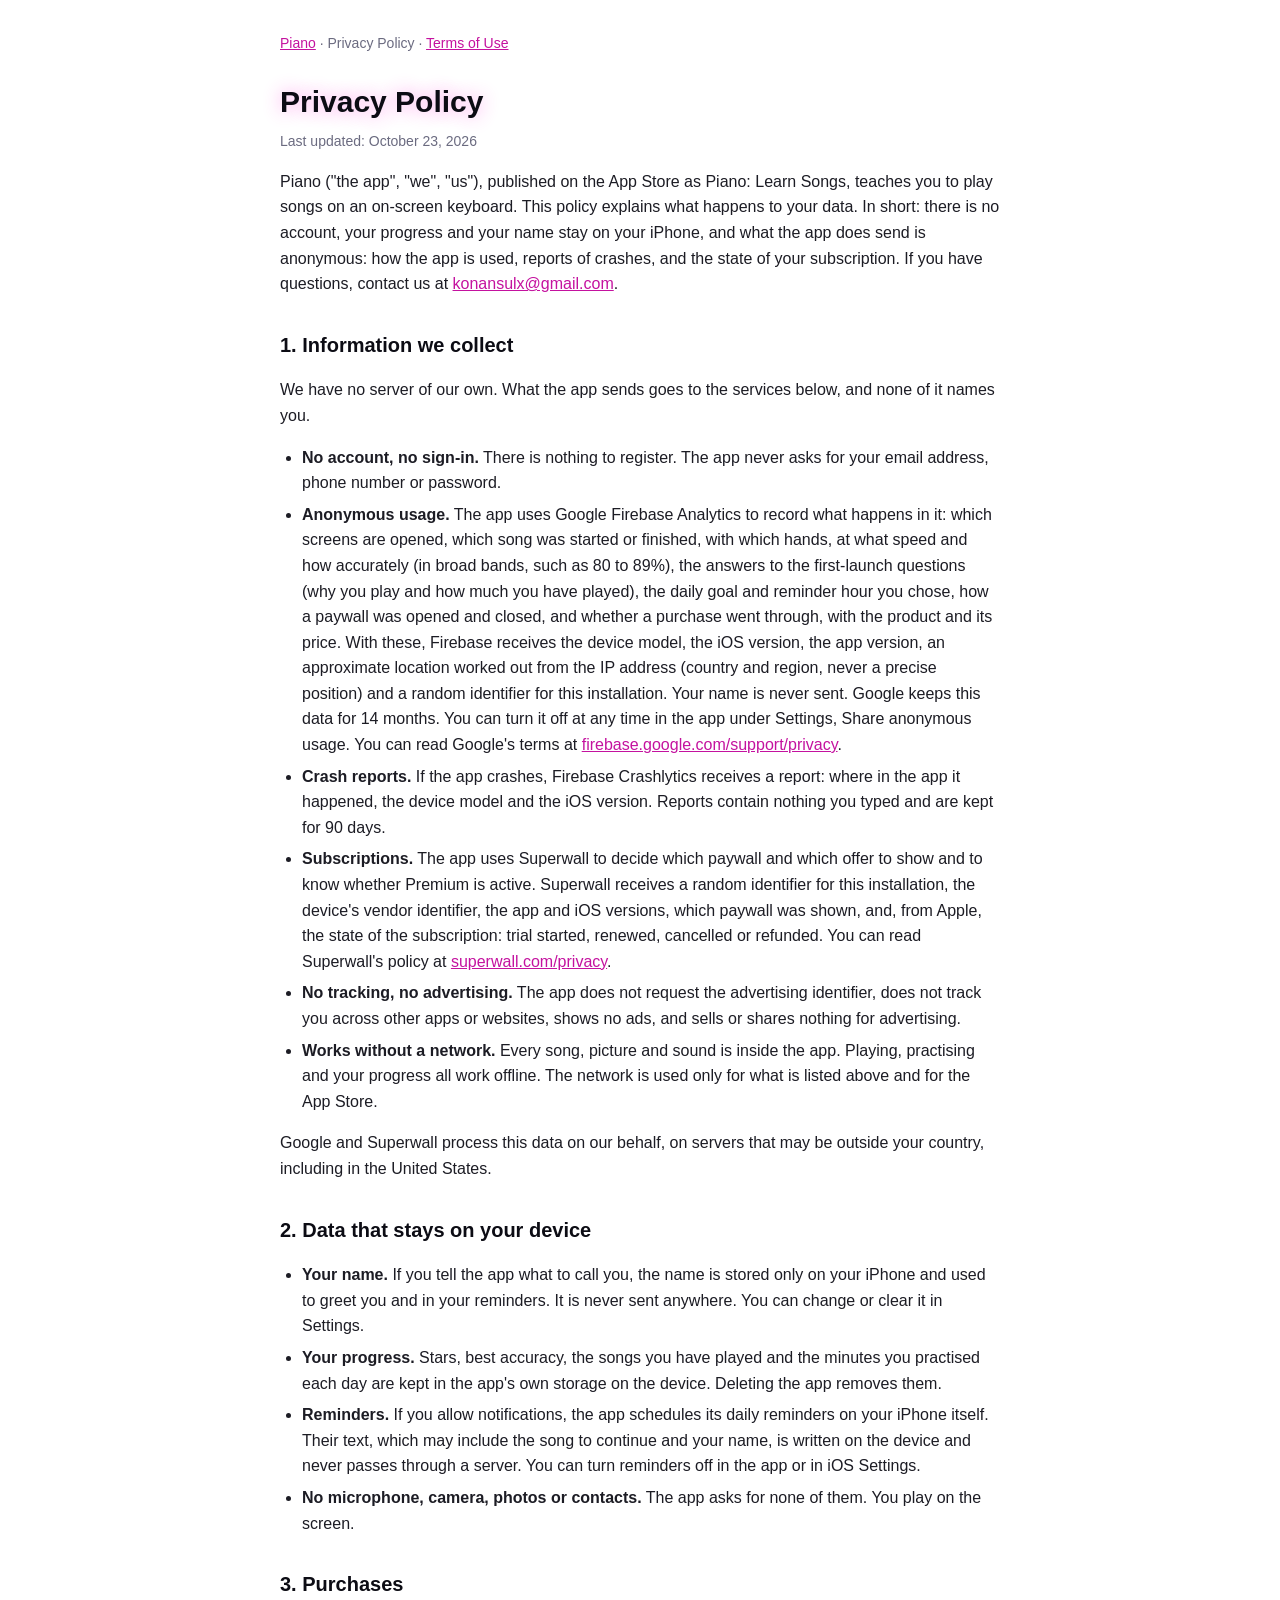
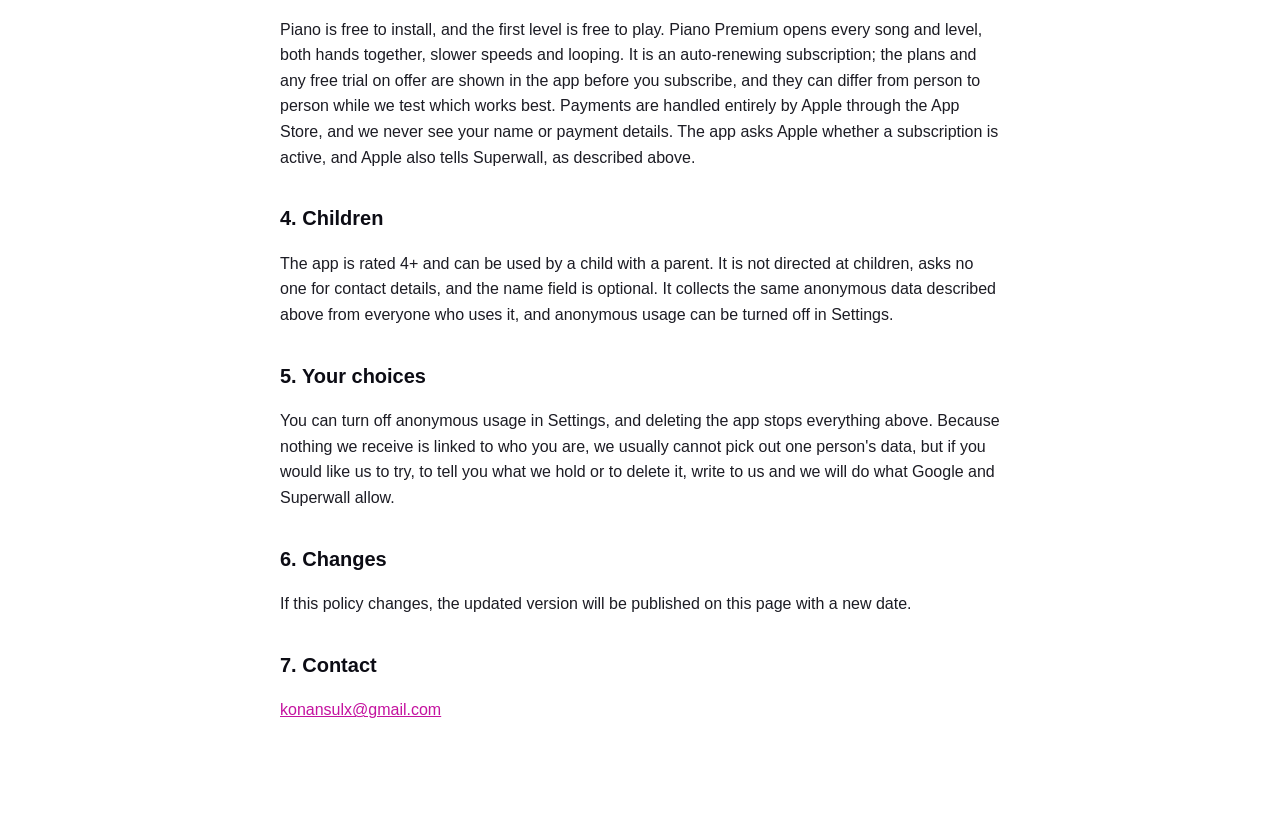
==== privacy.html @ f97ecb5e "Wrote Piano's privacy policy and terms of use Kanan 2026-10-23: Piano needs them before review, at t" ====
<!DOCTYPE html>
<html lang="en">
<head>
<meta charset="utf-8">
<meta name="viewport" content="width=device-width, initial-scale=1">
<title>Piano — Privacy Policy</title>
<link rel="stylesheet" href="style.css">
</head>
<body>
<div class="nav"><a href="index.html">Piano</a> · Privacy Policy · <a href="terms.html">Terms of Use</a></div>

<h1>Privacy Policy</h1>
<p class="updated">Last updated: October 23, 2026</p>

<p>Piano ("the app", "we", "us"), published on the App Store as Piano: Learn Songs, teaches you to play songs on an on-screen keyboard. This policy explains what happens to your data. In short: there is no account, your progress and your name stay on your iPhone, and what the app does send is anonymous: how the app is used, reports of crashes, and the state of your subscription. If you have questions, contact us at <a href="mailto:konansulx@gmail.com">konansulx@gmail.com</a>.</p>

<h2>1. Information we collect</h2>
<p>We have no server of our own. What the app sends goes to the services below, and none of it names you.</p>
<ul>
  <li><strong>No account, no sign-in.</strong> There is nothing to register. The app never asks for your email address, phone number or password.</li>
  <li><strong>Anonymous usage.</strong> The app uses Google Firebase Analytics to record what happens in it: which screens are opened, which song was started or finished, with which hands, at what speed and how accurately (in broad bands, such as 80 to 89%), the answers to the first-launch questions (why you play and how much you have played), the daily goal and reminder hour you chose, how a paywall was opened and closed, and whether a purchase went through, with the product and its price. With these, Firebase receives the device model, the iOS version, the app version, an approximate location worked out from the IP address (country and region, never a precise position) and a random identifier for this installation. Your name is never sent. Google keeps this data for 14 months. You can turn it off at any time in the app under Settings, Share anonymous usage. You can read Google's terms at <a href="https://firebase.google.com/support/privacy">firebase.google.com/support/privacy</a>.</li>
  <li><strong>Crash reports.</strong> If the app crashes, Firebase Crashlytics receives a report: where in the app it happened, the device model and the iOS version. Reports contain nothing you typed and are kept for 90 days.</li>
  <li><strong>Subscriptions.</strong> The app uses Superwall to decide which paywall and which offer to show and to know whether Premium is active. Superwall receives a random identifier for this installation, the device's vendor identifier, the app and iOS versions, which paywall was shown, and, from Apple, the state of the subscription: trial started, renewed, cancelled or refunded. You can read Superwall's policy at <a href="https://superwall.com/privacy">superwall.com/privacy</a>.</li>
  <li><strong>No tracking, no advertising.</strong> The app does not request the advertising identifier, does not track you across other apps or websites, shows no ads, and sells or shares nothing for advertising.</li>
  <li><strong>Works without a network.</strong> Every song, picture and sound is inside the app. Playing, practising and your progress all work offline. The network is used only for what is listed above and for the App Store.</li>
</ul>
<p>Google and Superwall process this data on our behalf, on servers that may be outside your country, including in the United States.</p>

<h2>2. Data that stays on your device</h2>
<ul>
  <li><strong>Your name.</strong> If you tell the app what to call you, the name is stored only on your iPhone and used to greet you and in your reminders. It is never sent anywhere. You can change or clear it in Settings.</li>
  <li><strong>Your progress.</strong> Stars, best accuracy, the songs you have played and the minutes you practised each day are kept in the app's own storage on the device. Deleting the app removes them.</li>
  <li><strong>Reminders.</strong> If you allow notifications, the app schedules its daily reminders on your iPhone itself. Their text, which may include the song to continue and your name, is written on the device and never passes through a server. You can turn reminders off in the app or in iOS Settings.</li>
  <li><strong>No microphone, camera, photos or contacts.</strong> The app asks for none of them. You play on the screen.</li>
</ul>

<h2>3. Purchases</h2>
<p>Piano is free to install, and the first level is free to play. Piano Premium opens every song and level, both hands together, slower speeds and looping. It is an auto-renewing subscription; the plans and any free trial on offer are shown in the app before you subscribe, and they can differ from person to person while we test which works best. Payments are handled entirely by Apple through the App Store, and we never see your name or payment details. The app asks Apple whether a subscription is active, and Apple also tells Superwall, as described above.</p>

<h2>4. Children</h2>
<p>The app is rated 4+ and can be used by a child with a parent. It is not directed at children, asks no one for contact details, and the name field is optional. It collects the same anonymous data described above from everyone who uses it, and anonymous usage can be turned off in Settings.</p>

<h2>5. Your choices</h2>
<p>You can turn off anonymous usage in Settings, and deleting the app stops everything above. Because nothing we receive is linked to who you are, we usually cannot pick out one person's data, but if you would like us to try, to tell you what we hold or to delete it, write to us and we will do what Google and Superwall allow.</p>

<h2>6. Changes</h2>
<p>If this policy changes, the updated version will be published on this page with a new date.</p>

<h2>7. Contact</h2>
<p><a href="mailto:konansulx@gmail.com">konansulx@gmail.com</a></p>
</body>
</html>
---- style.css ----
:root {
  color-scheme: dark light;
  --bg: #04050a;
  --text: #e8e8f0;
  --muted: #9a9ab0;
  --head: #ffffff;
  --pink: #ff2bd6;
  --violet: #a855f7;
  --line: #22243a;
}
@media (prefers-color-scheme: light) {
  :root { --bg: #ffffff; --text: #1c1c24; --muted: #6b6b80; --head: #0c0c14; --line: #e6e6ef; --pink: #c4129f; }
}
* { box-sizing: border-box; }
body {
  font-family: -apple-system, BlinkMacSystemFont, "Segoe UI", Roboto, Helvetica, Arial, sans-serif;
  line-height: 1.6;
  max-width: 760px;
  margin: 0 auto;
  padding: 32px 20px 80px;
  color: var(--text);
  background: var(--bg);
}
h1 { font-size: 30px; margin-bottom: 4px; color: var(--head); text-shadow: 0 0 18px rgba(255, 43, 214, 0.45); }
h2 { font-size: 20px; margin-top: 32px; color: var(--head); }
.updated { color: var(--muted); font-size: 14px; margin-top: 0; }
a { color: var(--pink); }
hr { border: none; border-top: 1px solid var(--line); margin: 24px 0; }
.nav { font-size: 14px; margin-bottom: 24px; color: var(--muted); }
ul { padding-left: 22px; }
li { margin: 6px 0; }
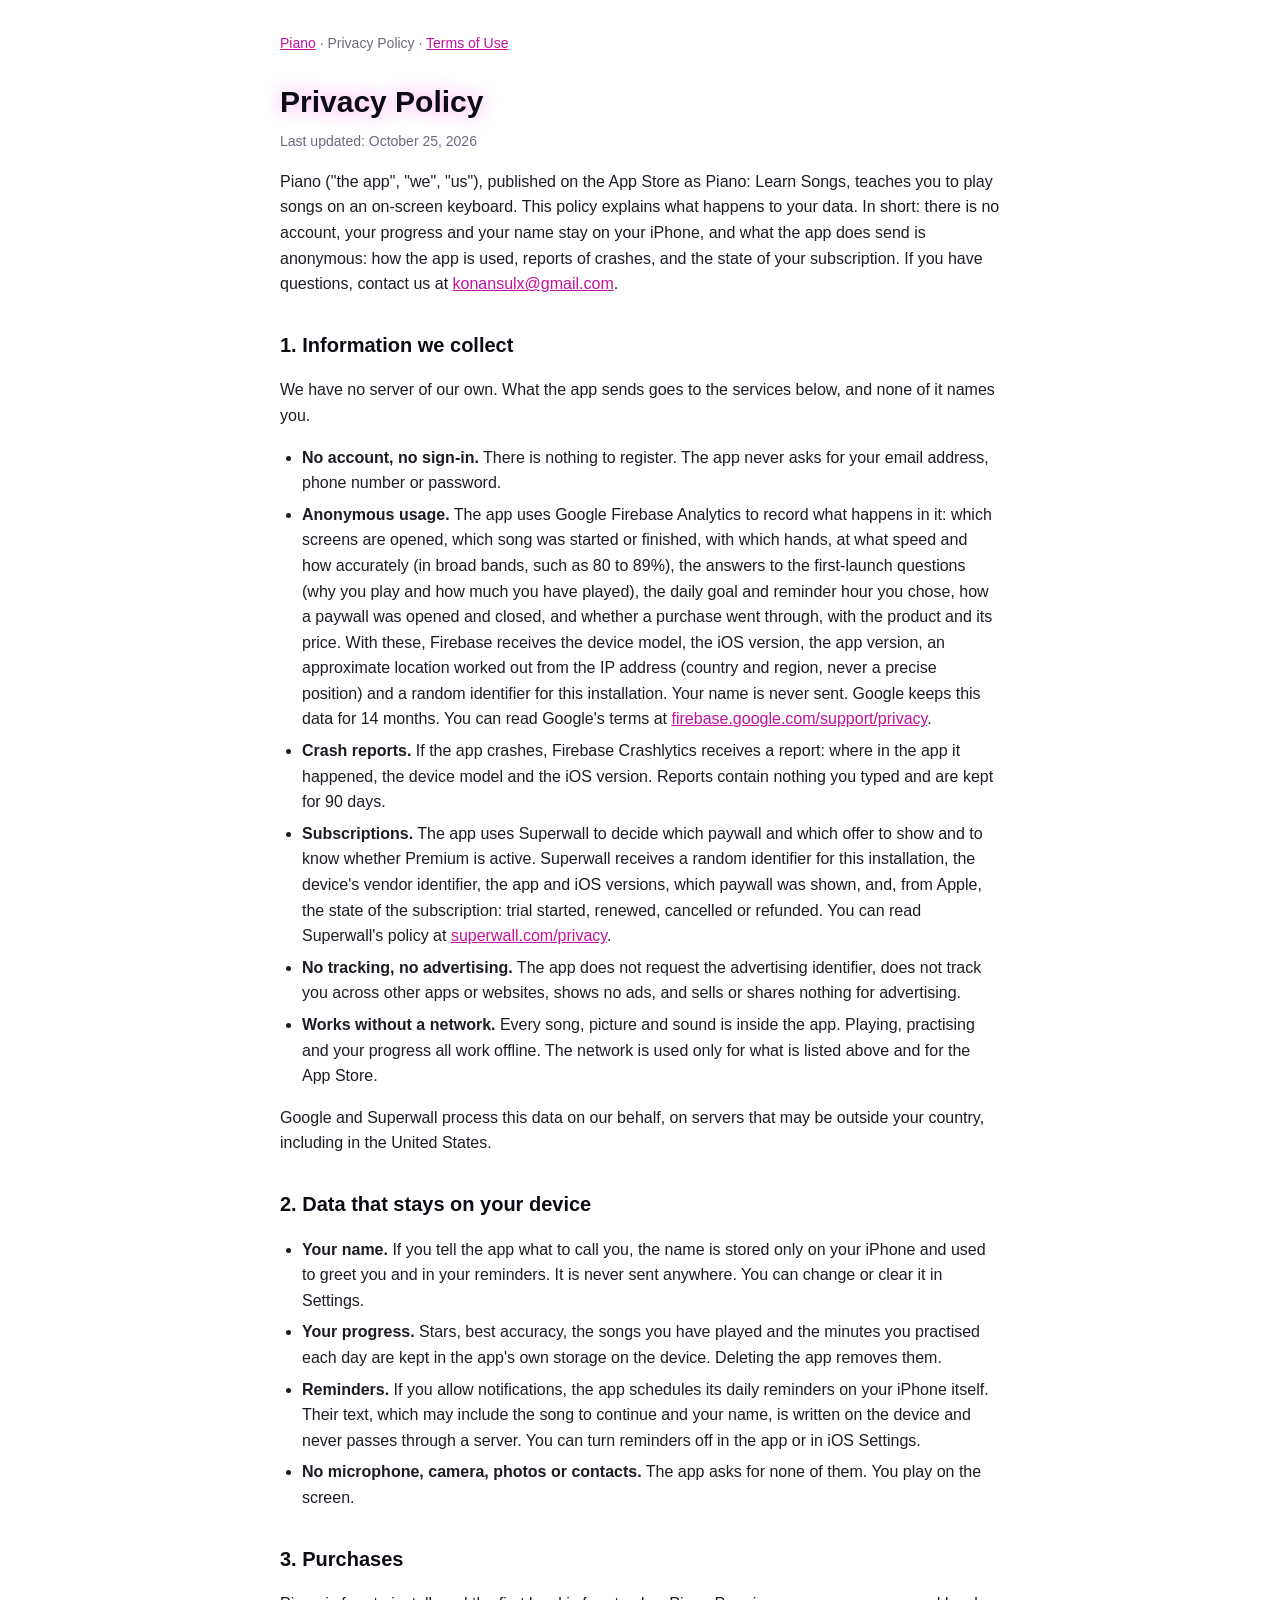
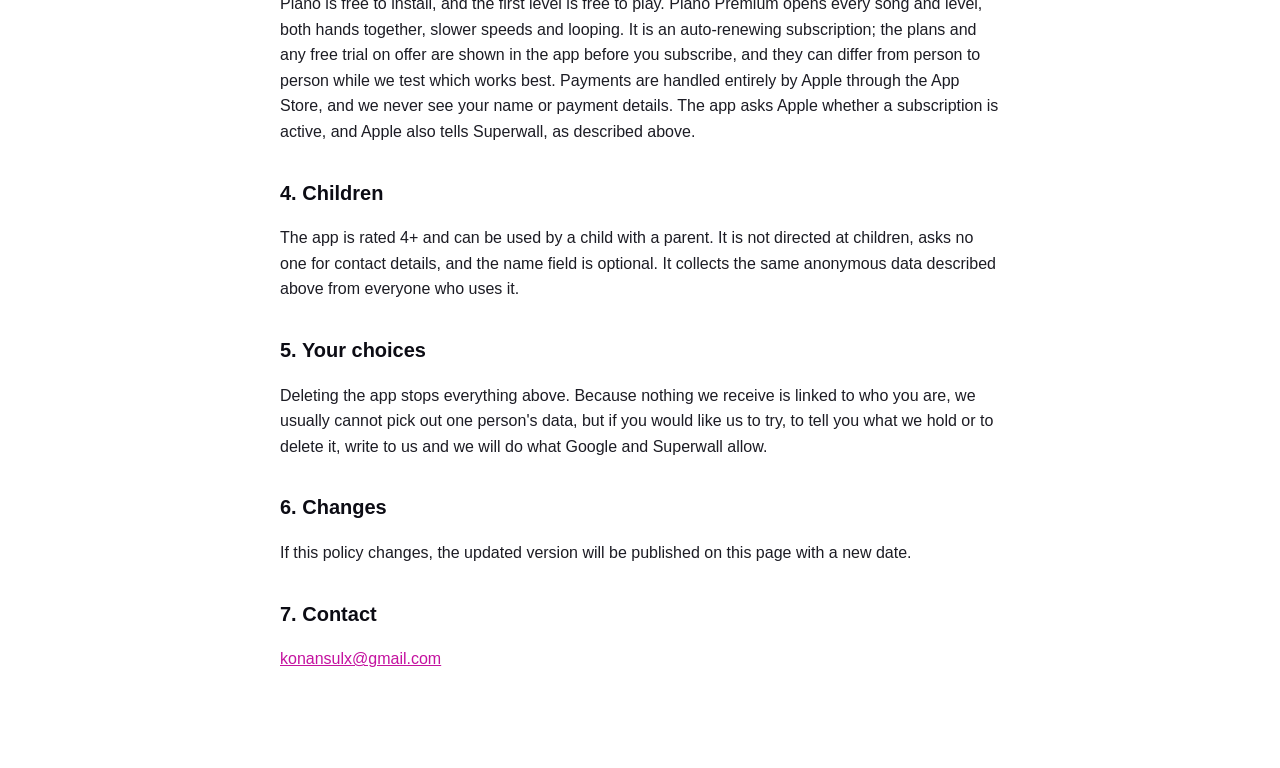
==== commit cfaacea5: "Dropped the promise of an analytics switch from Piano's privacy policy Kanan 2026-10-25: the app no " ====
--- a/privacy.html
+++ b/privacy.html
@@ -10,7 +10,7 @@
 <div class="nav"><a href="index.html">Piano</a> · Privacy Policy · <a href="terms.html">Terms of Use</a></div>
 
 <h1>Privacy Policy</h1>
-<p class="updated">Last updated: October 23, 2026</p>
+<p class="updated">Last updated: October 25, 2026</p>
 
 <p>Piano ("the app", "we", "us"), published on the App Store as Piano: Learn Songs, teaches you to play songs on an on-screen keyboard. This policy explains what happens to your data. In short: there is no account, your progress and your name stay on your iPhone, and what the app does send is anonymous: how the app is used, reports of crashes, and the state of your subscription. If you have questions, contact us at <a href="mailto:konansulx@gmail.com">konansulx@gmail.com</a>.</p>
 
@@ -18,7 +18,7 @@
 <p>We have no server of our own. What the app sends goes to the services below, and none of it names you.</p>
 <ul>
   <li><strong>No account, no sign-in.</strong> There is nothing to register. The app never asks for your email address, phone number or password.</li>
-  <li><strong>Anonymous usage.</strong> The app uses Google Firebase Analytics to record what happens in it: which screens are opened, which song was started or finished, with which hands, at what speed and how accurately (in broad bands, such as 80 to 89%), the answers to the first-launch questions (why you play and how much you have played), the daily goal and reminder hour you chose, how a paywall was opened and closed, and whether a purchase went through, with the product and its price. With these, Firebase receives the device model, the iOS version, the app version, an approximate location worked out from the IP address (country and region, never a precise position) and a random identifier for this installation. Your name is never sent. Google keeps this data for 14 months. You can turn it off at any time in the app under Settings, Share anonymous usage. You can read Google's terms at <a href="https://firebase.google.com/support/privacy">firebase.google.com/support/privacy</a>.</li>
+  <li><strong>Anonymous usage.</strong> The app uses Google Firebase Analytics to record what happens in it: which screens are opened, which song was started or finished, with which hands, at what speed and how accurately (in broad bands, such as 80 to 89%), the answers to the first-launch questions (why you play and how much you have played), the daily goal and reminder hour you chose, how a paywall was opened and closed, and whether a purchase went through, with the product and its price. With these, Firebase receives the device model, the iOS version, the app version, an approximate location worked out from the IP address (country and region, never a precise position) and a random identifier for this installation. Your name is never sent. Google keeps this data for 14 months. You can read Google's terms at <a href="https://firebase.google.com/support/privacy">firebase.google.com/support/privacy</a>.</li>
   <li><strong>Crash reports.</strong> If the app crashes, Firebase Crashlytics receives a report: where in the app it happened, the device model and the iOS version. Reports contain nothing you typed and are kept for 90 days.</li>
   <li><strong>Subscriptions.</strong> The app uses Superwall to decide which paywall and which offer to show and to know whether Premium is active. Superwall receives a random identifier for this installation, the device's vendor identifier, the app and iOS versions, which paywall was shown, and, from Apple, the state of the subscription: trial started, renewed, cancelled or refunded. You can read Superwall's policy at <a href="https://superwall.com/privacy">superwall.com/privacy</a>.</li>
   <li><strong>No tracking, no advertising.</strong> The app does not request the advertising identifier, does not track you across other apps or websites, shows no ads, and sells or shares nothing for advertising.</li>
@@ -38,10 +38,10 @@
 <p>Piano is free to install, and the first level is free to play. Piano Premium opens every song and level, both hands together, slower speeds and looping. It is an auto-renewing subscription; the plans and any free trial on offer are shown in the app before you subscribe, and they can differ from person to person while we test which works best. Payments are handled entirely by Apple through the App Store, and we never see your name or payment details. The app asks Apple whether a subscription is active, and Apple also tells Superwall, as described above.</p>
 
 <h2>4. Children</h2>
-<p>The app is rated 4+ and can be used by a child with a parent. It is not directed at children, asks no one for contact details, and the name field is optional. It collects the same anonymous data described above from everyone who uses it, and anonymous usage can be turned off in Settings.</p>
+<p>The app is rated 4+ and can be used by a child with a parent. It is not directed at children, asks no one for contact details, and the name field is optional. It collects the same anonymous data described above from everyone who uses it.</p>
 
 <h2>5. Your choices</h2>
-<p>You can turn off anonymous usage in Settings, and deleting the app stops everything above. Because nothing we receive is linked to who you are, we usually cannot pick out one person's data, but if you would like us to try, to tell you what we hold or to delete it, write to us and we will do what Google and Superwall allow.</p>
+<p>Deleting the app stops everything above. Because nothing we receive is linked to who you are, we usually cannot pick out one person's data, but if you would like us to try, to tell you what we hold or to delete it, write to us and we will do what Google and Superwall allow.</p>
 
 <h2>6. Changes</h2>
 <p>If this policy changes, the updated version will be published on this page with a new date.</p>
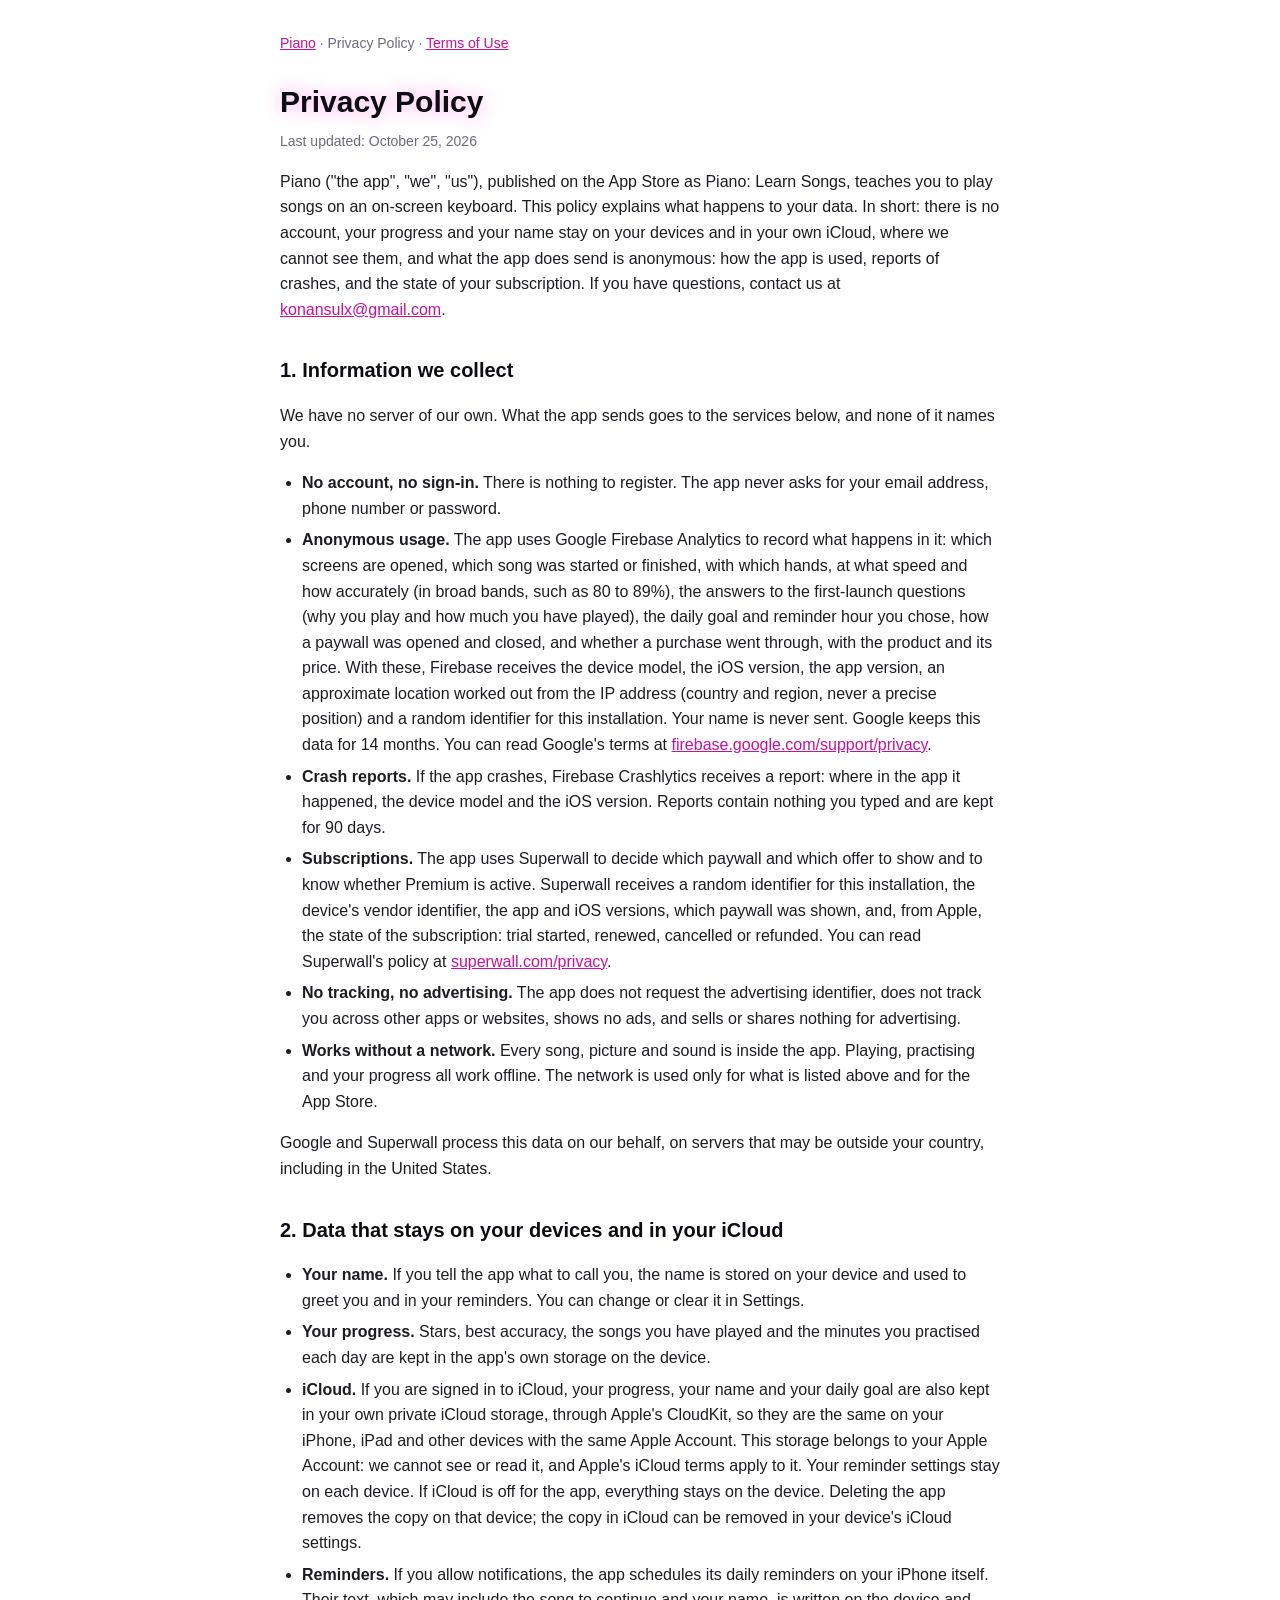
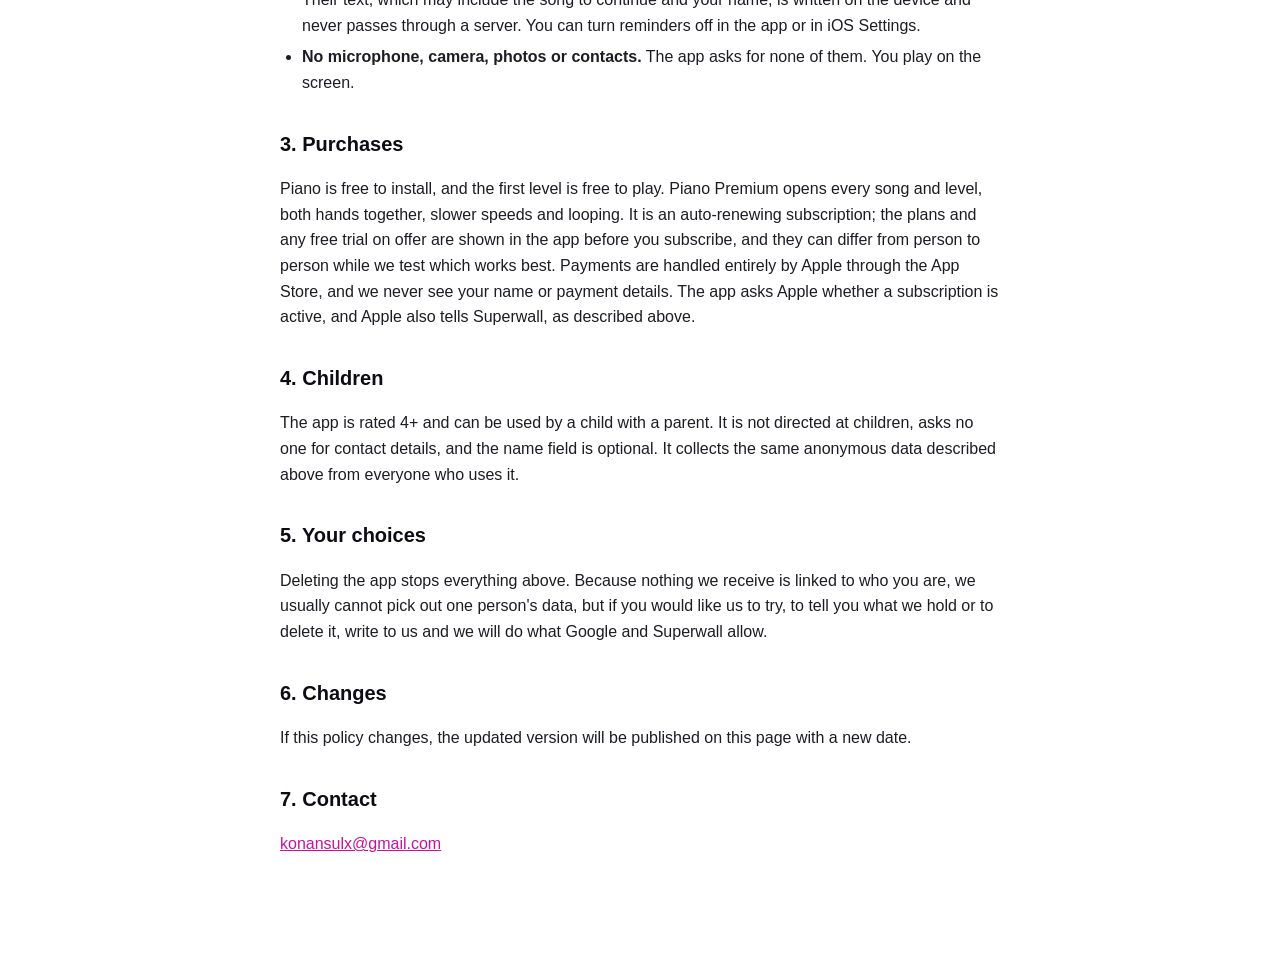
==== commit ae62052c: "Said in Piano's privacy policy that progress syncs through the user's iCloud Kanan 2026-10-29: Piano" ====
--- a/privacy.html
+++ b/privacy.html
@@ -12,7 +12,7 @@
 <h1>Privacy Policy</h1>
 <p class="updated">Last updated: October 25, 2026</p>
 
-<p>Piano ("the app", "we", "us"), published on the App Store as Piano: Learn Songs, teaches you to play songs on an on-screen keyboard. This policy explains what happens to your data. In short: there is no account, your progress and your name stay on your iPhone, and what the app does send is anonymous: how the app is used, reports of crashes, and the state of your subscription. If you have questions, contact us at <a href="mailto:konansulx@gmail.com">konansulx@gmail.com</a>.</p>
+<p>Piano ("the app", "we", "us"), published on the App Store as Piano: Learn Songs, teaches you to play songs on an on-screen keyboard. This policy explains what happens to your data. In short: there is no account, your progress and your name stay on your devices and in your own iCloud, where we cannot see them, and what the app does send is anonymous: how the app is used, reports of crashes, and the state of your subscription. If you have questions, contact us at <a href="mailto:konansulx@gmail.com">konansulx@gmail.com</a>.</p>
 
 <h2>1. Information we collect</h2>
 <p>We have no server of our own. What the app sends goes to the services below, and none of it names you.</p>
@@ -26,10 +26,11 @@
 </ul>
 <p>Google and Superwall process this data on our behalf, on servers that may be outside your country, including in the United States.</p>
 
-<h2>2. Data that stays on your device</h2>
+<h2>2. Data that stays on your devices and in your iCloud</h2>
 <ul>
-  <li><strong>Your name.</strong> If you tell the app what to call you, the name is stored only on your iPhone and used to greet you and in your reminders. It is never sent anywhere. You can change or clear it in Settings.</li>
-  <li><strong>Your progress.</strong> Stars, best accuracy, the songs you have played and the minutes you practised each day are kept in the app's own storage on the device. Deleting the app removes them.</li>
+  <li><strong>Your name.</strong> If you tell the app what to call you, the name is stored on your device and used to greet you and in your reminders. You can change or clear it in Settings.</li>
+  <li><strong>Your progress.</strong> Stars, best accuracy, the songs you have played and the minutes you practised each day are kept in the app's own storage on the device.</li>
+  <li><strong>iCloud.</strong> If you are signed in to iCloud, your progress, your name and your daily goal are also kept in your own private iCloud storage, through Apple's CloudKit, so they are the same on your iPhone, iPad and other devices with the same Apple Account. This storage belongs to your Apple Account: we cannot see or read it, and Apple's iCloud terms apply to it. Your reminder settings stay on each device. If iCloud is off for the app, everything stays on the device. Deleting the app removes the copy on that device; the copy in iCloud can be removed in your device's iCloud settings.</li>
   <li><strong>Reminders.</strong> If you allow notifications, the app schedules its daily reminders on your iPhone itself. Their text, which may include the song to continue and your name, is written on the device and never passes through a server. You can turn reminders off in the app or in iOS Settings.</li>
   <li><strong>No microphone, camera, photos or contacts.</strong> The app asks for none of them. You play on the screen.</li>
 </ul>
